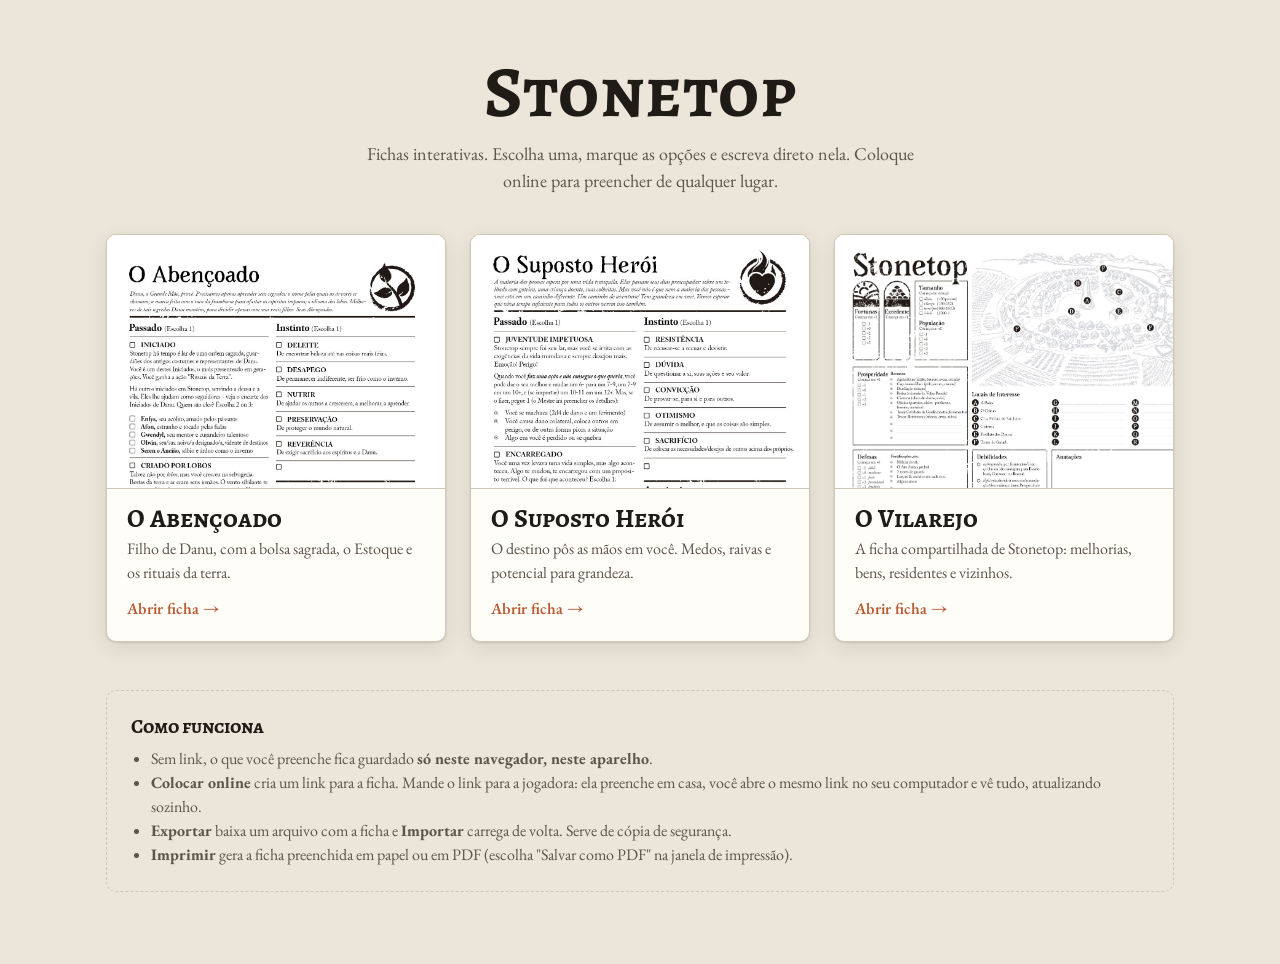
==== index.html @ 60180b50 "y" ====
<!doctype html>
<html lang="pt-BR">
<head>
<script>try{var t=localStorage.getItem('stonetop:tema');if(t)document.documentElement.dataset.theme=t}catch(e){}</script>
<meta charset="utf-8">
<meta name="viewport" content="width=device-width, initial-scale=1">
<title>Fichas de Stonetop</title>
<meta name="description" content="Fichas interativas de Stonetop: O Abençoado, O Suposto Herói e O Vilarejo.">
<link rel="preconnect" href="https://fonts.googleapis.com"><link rel="preconnect" href="https://fonts.gstatic.com" crossorigin>
<link href="https://fonts.googleapis.com/css2?family=Alegreya+SC:wght@500;700&family=Caveat:wght@500&family=EB+Garamond:wght@400;500;600&display=swap" rel="stylesheet">
<link rel="stylesheet" href="assets/estilo.css">
</head>
<body>
<div class="capa">
  <header>
    <h1>Stonetop</h1>
    <p class="sub">Fichas interativas. Escolha uma, marque as opções e escreva direto nela. Coloque online para preencher de qualquer lugar.</p>
  </header>
  <div class="grade">
    <a class="cartao" href="abencoado.html">
      <div class="miniatura" style="background-image:url('img/abencoado-1.jpg');background-position:100% 0;background-size:200% auto"></div>
      <div class="corpo">
        <h2>O Abençoado</h2>
        <p>Filho de Danu, com a bolsa sagrada, o Estoque e os rituais da terra.</p>
        <span class="ir">Abrir ficha &rarr;</span>
      </div>
    </a>
    <a class="cartao" href="suposto-heroi.html">
      <div class="miniatura" style="background-image:url('img/suposto-heroi-1.jpg');background-position:100% 0;background-size:200% auto"></div>
      <div class="corpo">
        <h2>O Suposto Herói</h2>
        <p>O destino pôs as mãos em você. Medos, raivas e potencial para grandeza.</p>
        <span class="ir">Abrir ficha &rarr;</span>
      </div>
    </a>
    <a class="cartao" href="vilarejo.html">
      <div class="miniatura" style="background-image:url('img/vilarejo-1.jpg');background-position:0 0;background-size:115% auto"></div>
      <div class="corpo">
        <h2>O Vilarejo</h2>
        <p>A ficha compartilhada de Stonetop: melhorias, bens, residentes e vizinhos.</p>
        <span class="ir">Abrir ficha &rarr;</span>
      </div>
    </a>
  </div>
  <section class="recentes" id="recentes" hidden>
    <h3>Fichas online abertas neste navegador</h3>
    <ul id="lista-recentes"></ul>
  </section>
  <section class="como">
    <h3>Como funciona</h3>
    <ul>
      <li>Sem link, o que você preenche fica guardado <strong>só neste navegador, neste aparelho</strong>.</li>
      <li><strong>Colocar online</strong> cria um link para a ficha. Mande o link para a jogadora: ela preenche em casa, você abre o mesmo link no seu computador e vê tudo, atualizando sozinho.</li>
      <li><strong>Exportar</strong> baixa um arquivo com a ficha e <strong>Importar</strong> carrega de volta. Serve de cópia de segurança.</li>
      <li><strong>Imprimir</strong> gera a ficha preenchida em papel ou em PDF (escolha "Salvar como PDF" na janela de impressão).</li>
    </ul>
  </section>
</div>
<script>
(function () {
  var lista = [];
  try { lista = JSON.parse(localStorage.getItem('stonetop:recentes') || '[]'); } catch (e) {}
  if (!lista.length) return;
  var ul = document.getElementById('lista-recentes');
  lista.forEach(function (x) {
    var li = document.createElement('li');
    var a = document.createElement('a');
    a.href = x.tipo + '.html#c=' + encodeURIComponent(x.c);
    a.textContent = (x.nome || 'Sem nome') + ' · ' + x.titulo;
    var s = document.createElement('span');
    s.textContent = new Date(x.em).toLocaleDateString('pt-BR');
    li.appendChild(a); li.appendChild(s); ul.appendChild(li);
  });
  document.getElementById('recentes').hidden = false;
})();
</script>
</body>
</html>
---- assets/estilo.css ----
:root {
  --fundo: #ece6da;
  --papel: #fffdf8;
  --tinta: #1f1b16;
  --tinta-suave: #5d544a;
  --borda: #cfc5b4;
  --barra: #2a241d;
  --barra-texto: #f4ede1;
  --destaque: #8a3b1c;
  --destaque-claro: #b85a32;
  --marca: #1b2a5c;          /* cor da "caneta" nos campos */
  --foco: rgba(184, 90, 50, .18);
  --sombra: 0 1px 2px rgba(40, 30, 20, .12), 0 6px 20px rgba(40, 30, 20, .10);
}
@media (prefers-color-scheme: dark) {
  :root:not([data-theme="light"]) {
    --fundo: #1a1714;
    --tinta: #efe7da;
    --tinta-suave: #b4a998;
    --borda: #3d362e;
    --barra: #0f0d0b;
    --papel: #26211c;
    --destaque-claro: #d9855c;
  }
}
:root[data-theme="dark"] {
  --fundo: #1a1714; --tinta: #efe7da; --tinta-suave: #b4a998; --borda: #3d362e;
  --barra: #0f0d0b; --papel: #26211c; --destaque-claro: #d9855c;
}

* { box-sizing: border-box; }
html { -webkit-text-size-adjust: 100%; }
body {
  margin: 0;
  background: var(--fundo);
  color: var(--tinta);
  font: 16px/1.5 "EB Garamond", Georgia, "Times New Roman", serif;
}
a { color: inherit; }

/* ---------- barra da ficha */
.barra {
  position: sticky; top: 0; z-index: 10;
  display: flex; flex-wrap: wrap; align-items: center; gap: 8px 16px;
  padding: 10px 16px;
  background: var(--barra); color: var(--barra-texto);
  box-shadow: 0 2px 10px rgba(0, 0, 0, .25);
}
.barra .voltar { text-decoration: none; opacity: .8; font-size: 15px; white-space: nowrap; }
.barra .voltar:hover { opacity: 1; }
.barra h1 {
  margin: 0; font: 600 22px/1.1 "Alegreya SC", "EB Garamond", Georgia, serif; letter-spacing: .02em;
}
.barra .status { font-size: 13px; opacity: .65; font-style: italic; flex: 1 1 180px; }
.acoes { display: flex; flex-wrap: wrap; gap: 6px; }
.btn {
  appearance: none; border: 1px solid rgba(244, 237, 225, .25); background: transparent; color: inherit;
  font: 500 14px/1 "EB Garamond", Georgia, serif; padding: 8px 12px; border-radius: 6px; cursor: pointer;
}
.btn:hover { background: rgba(244, 237, 225, .1); }
.btn.perigo:hover { background: rgba(200, 70, 40, .35); border-color: rgba(200, 70, 40, .6); }
.btn:focus-visible { outline: 2px solid var(--destaque-claro); outline-offset: 2px; }

/* ---------- folhas */
#folhas {
  display: flex; flex-direction: column; align-items: center; gap: 24px;
  padding: 24px 16px 64px;
}
.pagina {
  position: relative;
  width: min(100%, 1400px);
  container-type: inline-size;
  background: #fff;
  box-shadow: var(--sombra);
  border-radius: 2px;
  overflow: hidden;
}
.pagina > img { position: absolute; inset: 0; width: 100%; height: 100%; display: block; user-select: none; -webkit-user-drag: none; }

.pagina .texto, .pagina .caixa { position: absolute; margin: 0; }

.texto {
  border: 0; padding: 0 .3cqw; background: transparent; color: var(--marca);
  font-family: "Caveat", "Segoe Print", "Bradley Hand", cursive;
  line-height: 1.15; border-radius: 2px;
  transition: background-color .15s;
}
.texto.centro { text-align: center; }
textarea.texto { resize: none; overflow: auto; padding-top: .2cqw; scrollbar-width: thin; }
.texto:hover { background: rgba(27, 42, 92, .05); }
.texto:focus { outline: none; background: var(--foco); }

.caixa {
  border: 0; padding: 0; background: transparent; cursor: pointer; border-radius: 3px;
  display: grid; place-items: center;
}
.caixa:hover { background: rgba(184, 90, 50, .15); }
.caixa:focus-visible { outline: 2px solid var(--destaque-claro); outline-offset: 1px; }
.caixa.bolinha { border-radius: 50%; }
.caixa::after { content: ""; opacity: 0; transform: scale(.4); transition: opacity .12s, transform .12s; }
.caixa[aria-checked="true"]::after { opacity: 1; transform: scale(1); }
.caixa.quadrado::after {
  width: 78%; height: 78%;
  background: var(--marca);
  -webkit-mask: url("data:image/svg+xml,%3Csvg xmlns='http://www.w3.org/2000/svg' viewBox='0 0 20 20'%3E%3Cpath d='M3 10.5l4.2 4.3L17 4.5' fill='none' stroke='black' stroke-width='3.2' stroke-linecap='round' stroke-linejoin='round'/%3E%3C/svg%3E") center/contain no-repeat;
          mask: url("data:image/svg+xml,%3Csvg xmlns='http://www.w3.org/2000/svg' viewBox='0 0 20 20'%3E%3Cpath d='M3 10.5l4.2 4.3L17 4.5' fill='none' stroke='black' stroke-width='3.2' stroke-linecap='round' stroke-linejoin='round'/%3E%3C/svg%3E") center/contain no-repeat;
}
.caixa.bolinha::after { width: 62%; height: 62%; border-radius: 50%; background: var(--marca); }

.btn.destaque { background: var(--destaque); border-color: var(--destaque); }
.btn.destaque:hover { background: var(--destaque-claro); border-color: var(--destaque-claro); }
.modo-online .barra .status::before {
  content: ""; display: inline-block; width: 8px; height: 8px; margin-right: 6px; border-radius: 50%;
  background: #6fbf73; vertical-align: 1px;
}

/* ---------- janela do link online */
.dialogo {
  width: min(520px, calc(100vw - 32px)); padding: 24px; border: 1px solid var(--borda); border-radius: 12px;
  background: var(--papel); color: var(--tinta); box-shadow: 0 20px 60px rgba(0, 0, 0, .35);
}
.dialogo::backdrop { background: rgba(20, 15, 10, .55); }
.dialogo h2 { margin: 0 0 8px; font: 700 26px/1.1 "Alegreya SC", Georgia, serif; }
.dialogo p { margin: 0 0 16px; }
.dialogo .aviso { font-size: 14px; color: var(--tinta-suave); font-style: italic; }
.linha-link { display: flex; gap: 8px; margin-bottom: 12px; }
.linha-link input {
  flex: 1; min-width: 0; padding: 10px 12px; border: 1px solid var(--borda); border-radius: 6px;
  background: var(--fundo); color: var(--tinta); font: 14px/1.2 ui-monospace, "Cascadia Mono", Consolas, monospace;
}
.btn-claro, .btn-texto {
  appearance: none; font: 600 15px/1 "EB Garamond", Georgia, serif; padding: 10px 16px; border-radius: 6px; cursor: pointer;
}
.btn-claro { border: 1px solid var(--destaque); background: var(--destaque); color: #fff; }
.btn-claro:hover { background: var(--destaque-claro); border-color: var(--destaque-claro); }
.btn-texto { border: 0; background: transparent; color: var(--tinta-suave); padding-left: 0; text-decoration: underline; }
.rodape-dialogo { display: flex; justify-content: space-between; align-items: center; gap: 12px; flex-wrap: wrap; margin-top: 8px; }

/* ---------- lista de fichas online na página inicial */
.recentes { margin-top: 40px; }
.recentes h3 { margin: 0 0 12px; font: 700 20px/1.2 "Alegreya SC", Georgia, serif; }
.recentes ul { list-style: none; margin: 0; padding: 0; border: 1px solid var(--borda); border-radius: 10px; background: var(--papel); overflow: hidden; }
.recentes li { display: flex; justify-content: space-between; gap: 16px; padding: 12px 16px; border-top: 1px solid var(--borda); }
.recentes li:first-child { border-top: 0; }
.recentes a { color: var(--destaque-claro); font-weight: 600; text-decoration: none; }
.recentes a:hover { text-decoration: underline; }
.recentes span { color: var(--tinta-suave); font-size: 14px; white-space: nowrap; }

.dica {
  max-width: 1400px; margin: 0 auto; padding: 0 16px; color: var(--tinta-suave); font-size: 15px; text-align: center;
}

/* ---------- página inicial */
.capa { max-width: 1100px; margin: 0 auto; padding: 56px 16px 72px; }
.capa header { text-align: center; margin-bottom: 40px; }
.capa h1 { margin: 0; font: 700 clamp(40px, 8vw, 72px)/1 "Alegreya SC", Georgia, serif; letter-spacing: .01em; }
.capa .sub { margin: 12px auto 0; max-width: 560px; color: var(--tinta-suave); font-size: 18px; }
.grade { display: grid; grid-template-columns: repeat(auto-fit, minmax(260px, 1fr)); gap: 24px; }
.cartao {
  display: flex; flex-direction: column; text-decoration: none; background: var(--papel);
  border: 1px solid var(--borda); border-radius: 10px; overflow: hidden; box-shadow: var(--sombra);
  transition: transform .2s, box-shadow .2s;
}
.cartao:hover { transform: translateY(-3px); box-shadow: 0 2px 4px rgba(40,30,20,.14), 0 14px 32px rgba(40,30,20,.16); }
.cartao:focus-visible { outline: 3px solid var(--destaque-claro); outline-offset: 3px; }
.cartao .miniatura { aspect-ratio: 4 / 3; background: #fff center top / cover no-repeat; border-bottom: 1px solid var(--borda); }
.cartao .corpo { padding: 16px 20px 20px; }
.cartao h2 { margin: 0 0 4px; font: 700 26px/1.1 "Alegreya SC", Georgia, serif; }
.cartao p { margin: 0; color: var(--tinta-suave); font-size: 16px; }
.cartao .ir { display: inline-block; margin-top: 12px; color: var(--destaque-claro); font-weight: 600; }
.como { margin-top: 48px; padding: 24px; border: 1px dashed var(--borda); border-radius: 10px; color: var(--tinta-suave); }
.como h3 { margin: 0 0 8px; color: var(--tinta); font: 700 20px/1.2 "Alegreya SC", Georgia, serif; }
.como ul { margin: 0; padding-left: 20px; }

/* ---------- impressão: só as folhas, uma por página */
@page { size: letter landscape; margin: 0; }
@media print {
  body { background: #fff; }
  .barra, .dica { display: none !important; }
  #folhas { padding: 0; gap: 0; }
  .pagina { width: 100%; box-shadow: none; border-radius: 0; break-after: page; }
  .pagina:last-child { break-after: auto; }
  .texto, .caixa { background: transparent !important; }
  .texto { overflow: hidden; }
}
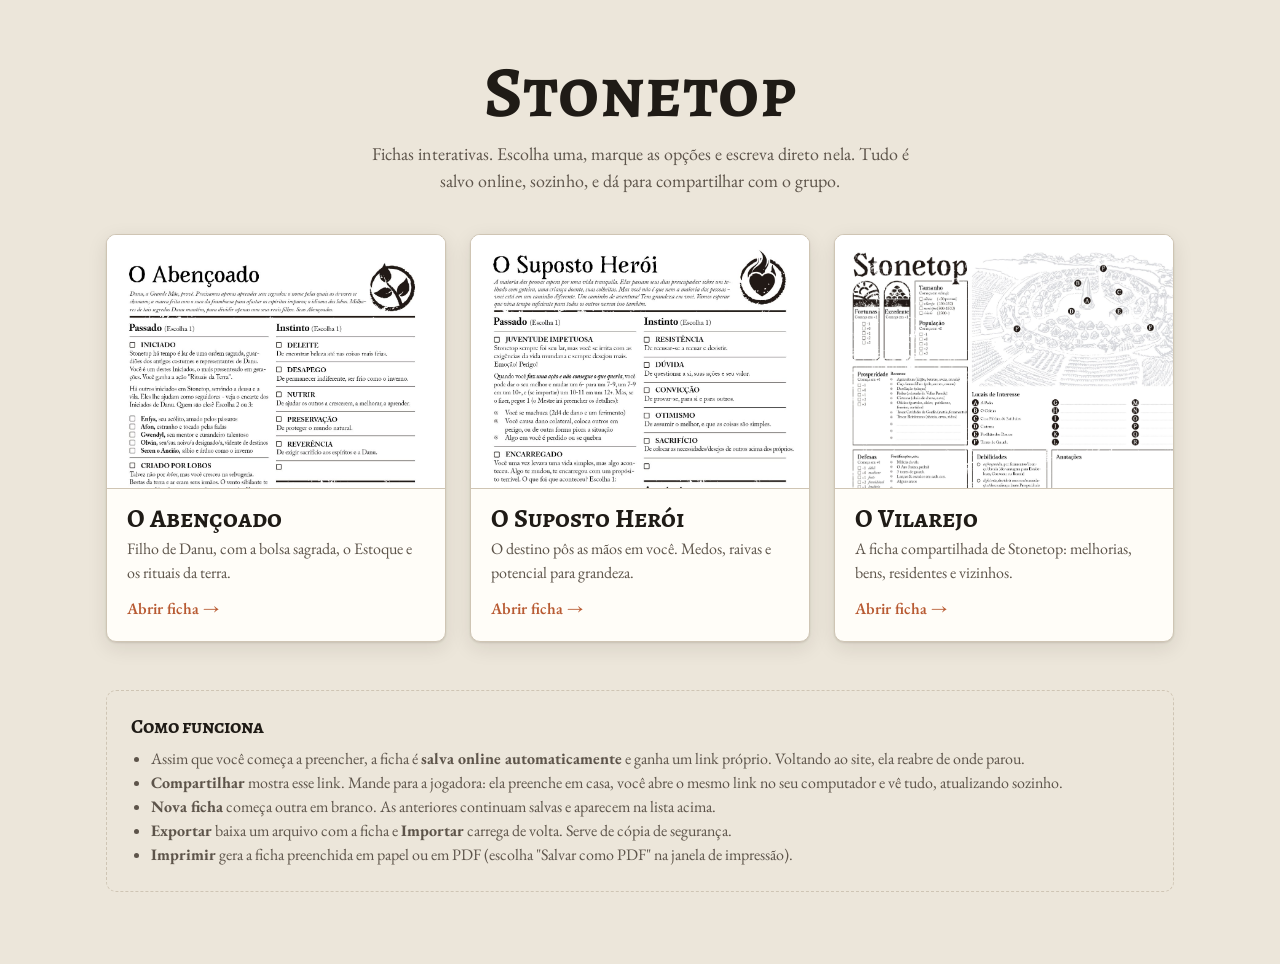
==== commit ca6a71c3: "db" ====
--- a/index.html
+++ b/index.html
@@ -14,7 +14,7 @@
 <div class="capa">
   <header>
     <h1>Stonetop</h1>
-    <p class="sub">Fichas interativas. Escolha uma, marque as opções e escreva direto nela. Coloque online para preencher de qualquer lugar.</p>
+    <p class="sub">Fichas interativas. Escolha uma, marque as opções e escreva direto nela. Tudo é salvo online, sozinho, e dá para compartilhar com o grupo.</p>
   </header>
   <div class="grade">
     <a class="cartao" href="abencoado.html">
@@ -49,8 +49,9 @@
   <section class="como">
     <h3>Como funciona</h3>
     <ul>
-      <li>Sem link, o que você preenche fica guardado <strong>só neste navegador, neste aparelho</strong>.</li>
-      <li><strong>Colocar online</strong> cria um link para a ficha. Mande o link para a jogadora: ela preenche em casa, você abre o mesmo link no seu computador e vê tudo, atualizando sozinho.</li>
+      <li>Assim que você começa a preencher, a ficha é <strong>salva online automaticamente</strong> e ganha um link próprio. Voltando ao site, ela reabre de onde parou.</li>
+      <li><strong>Compartilhar</strong> mostra esse link. Mande para a jogadora: ela preenche em casa, você abre o mesmo link no seu computador e vê tudo, atualizando sozinho.</li>
+      <li><strong>Nova ficha</strong> começa outra em branco. As anteriores continuam salvas e aparecem na lista acima.</li>
       <li><strong>Exportar</strong> baixa um arquivo com a ficha e <strong>Importar</strong> carrega de volta. Serve de cópia de segurança.</li>
       <li><strong>Imprimir</strong> gera a ficha preenchida em papel ou em PDF (escolha "Salvar como PDF" na janela de impressão).</li>
     </ul>
--- a/assets/estilo.css
+++ b/assets/estilo.css
@@ -109,7 +109,10 @@
 
 .btn.destaque { background: var(--destaque); border-color: var(--destaque); }
 .btn.destaque:hover { background: var(--destaque-claro); border-color: var(--destaque-claro); }
-.modo-online .barra .status::before {
+.barra .status[data-tipo="alerta"] { opacity: 1; color: #f0b86a; font-style: normal; }
+.barra .status[data-tipo="alerta"]::before { content: "⚠ "; }
+.rodape-dialogo.fim { justify-content: flex-end; }
+.modo-online .barra .status[data-tipo="ok"]::before {
   content: ""; display: inline-block; width: 8px; height: 8px; margin-right: 6px; border-radius: 50%;
   background: #6fbf73; vertical-align: 1px;
 }
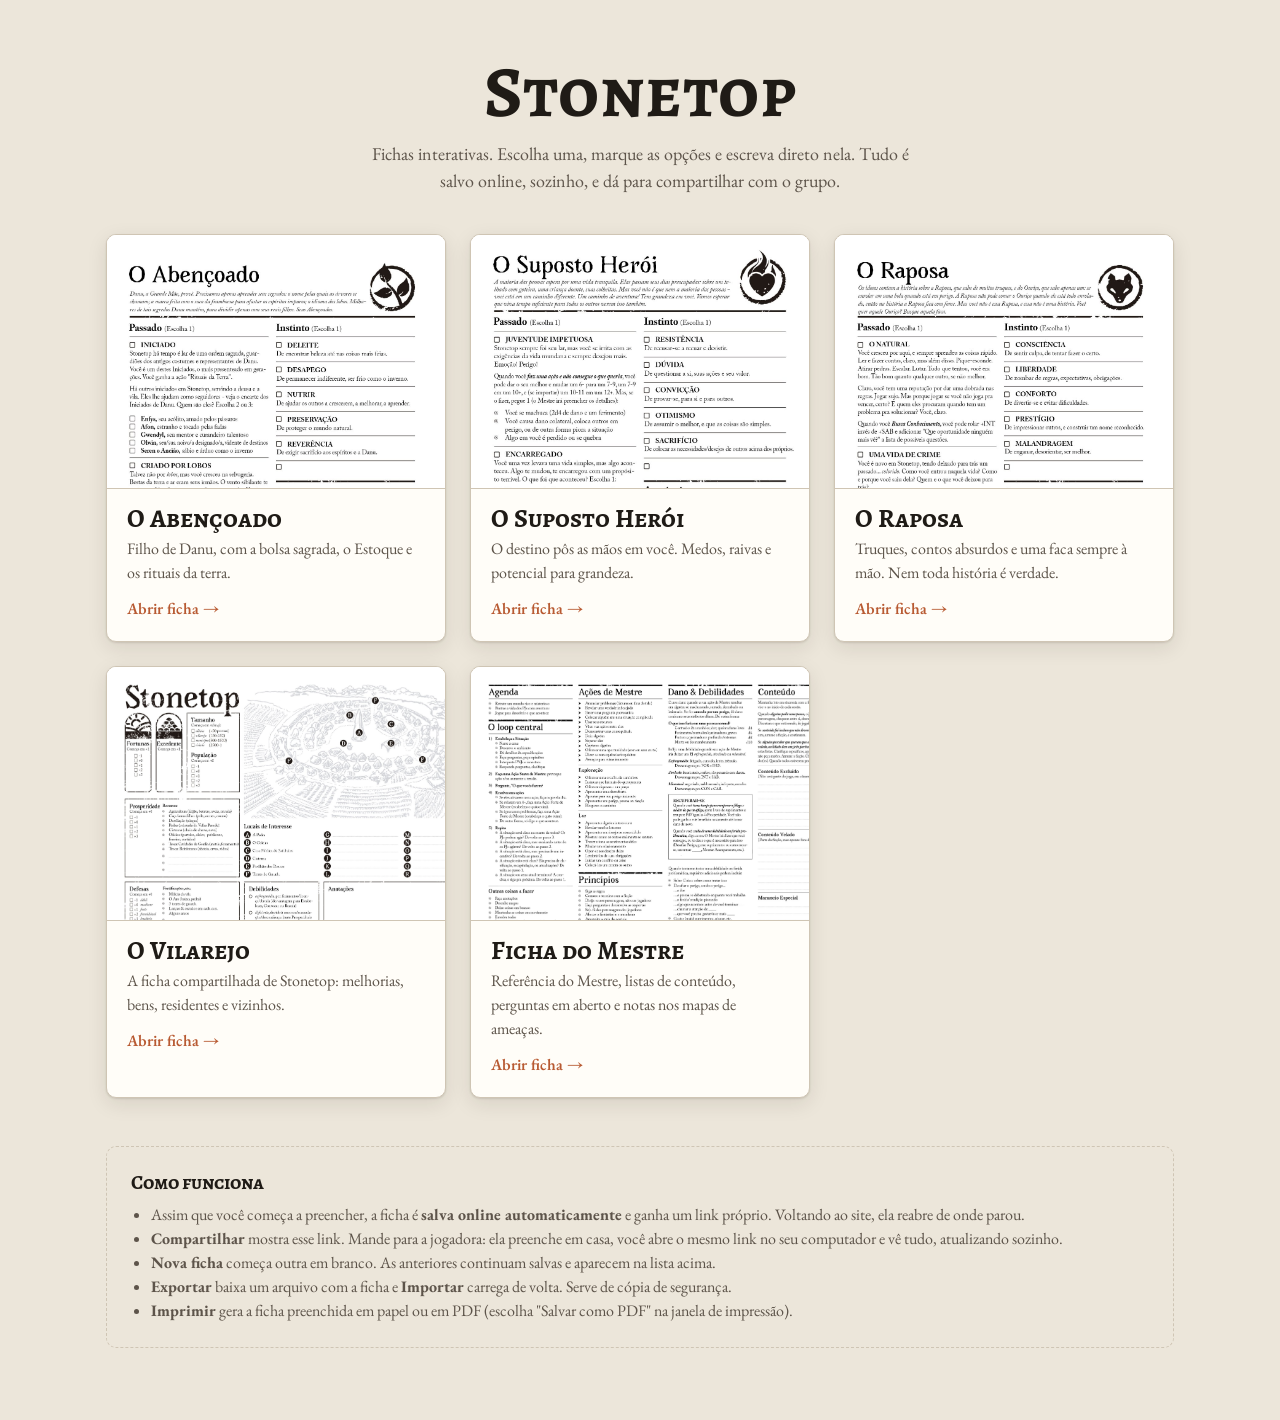
==== commit b2b54345: "adicionei fichas" ====
--- a/index.html
+++ b/index.html
@@ -33,11 +33,27 @@
         <span class="ir">Abrir ficha &rarr;</span>
       </div>
     </a>
+    <a class="cartao" href="raposa.html">
+      <div class="miniatura" style="background-image:url('img/raposa-1.jpg');background-position:100% 0;background-size:200% auto"></div>
+      <div class="corpo">
+        <h2>O Raposa</h2>
+        <p>Truques, contos absurdos e uma faca sempre à mão. Nem toda história é verdade.</p>
+        <span class="ir">Abrir ficha &rarr;</span>
+      </div>
+    </a>
     <a class="cartao" href="vilarejo.html">
       <div class="miniatura" style="background-image:url('img/vilarejo-1.jpg');background-position:0 0;background-size:115% auto"></div>
       <div class="corpo">
         <h2>O Vilarejo</h2>
         <p>A ficha compartilhada de Stonetop: melhorias, bens, residentes e vizinhos.</p>
+        <span class="ir">Abrir ficha &rarr;</span>
+      </div>
+    </a>
+    <a class="cartao" href="mestre.html">
+      <div class="miniatura" style="background-image:url('img/mestre-1.jpg');background-position:0 0;background-size:115% auto"></div>
+      <div class="corpo">
+        <h2>Ficha do Mestre</h2>
+        <p>Referência do Mestre, listas de conteúdo, perguntas em aberto e notas nos mapas de ameaças.</p>
         <span class="ir">Abrir ficha &rarr;</span>
       </div>
     </a>
@@ -67,7 +83,7 @@
     var li = document.createElement('li');
     var a = document.createElement('a');
     a.href = x.tipo + '.html#c=' + encodeURIComponent(x.c);
-    a.textContent = (x.nome || 'Sem nome') + ' · ' + x.titulo;
+    a.textContent = x.nome ? x.nome + ' · ' + x.titulo : x.titulo;
     var s = document.createElement('span');
     s.textContent = new Date(x.em).toLocaleDateString('pt-BR');
     li.appendChild(a); li.appendChild(s); ul.appendChild(li);
--- a/assets/estilo.css
+++ b/assets/estilo.css
@@ -149,6 +149,37 @@
 .recentes a:hover { text-decoration: underline; }
 .recentes span { color: var(--tinta-suave); font-size: 14px; white-space: nowrap; }
 
+/* ---------- notas livres nos mapas */
+.nova-nota {
+  position: absolute; top: 1.2cqw; right: 1.6cqw; z-index: 3;
+  appearance: none; border: 1px solid var(--destaque); background: var(--destaque); color: #fff;
+  font: 600 max(13px, 1.1cqw)/1 "EB Garamond", Georgia, serif; padding: .6cqw 1cqw; border-radius: 6px; cursor: pointer;
+  box-shadow: 0 2px 6px rgba(0, 0, 0, .2);
+}
+.nova-nota:hover { background: var(--destaque-claro); }
+.nota {
+  position: absolute; z-index: 2; display: flex; flex-direction: column;
+  background: #fbf3d5; border: 1px solid #d8c68c; border-radius: 4px;
+  box-shadow: 0 2px 8px rgba(60, 45, 10, .25);
+}
+.nota-barra {
+  height: max(14px, 1.3cqw); cursor: grab; touch-action: none;
+  background: repeating-linear-gradient(90deg, #e8d9a2 0 2px, transparent 2px 5px);
+  border-bottom: 1px solid #e3d397; display: flex; justify-content: flex-end; align-items: center;
+}
+.nota-barra:active { cursor: grabbing; }
+.nota-apagar {
+  appearance: none; border: 0; background: transparent; color: #7a6a3a; cursor: pointer;
+  font: 700 max(14px, 1.3cqw)/1 Georgia, serif; padding: 0 .4cqw;
+}
+.nota-apagar:hover { color: var(--destaque); }
+.nota textarea {
+  border: 0; background: transparent; resize: none; color: var(--marca);
+  font: 500 1.35cqw/1.2 "Caveat", "Segoe Print", cursive; padding: .3cqw .5cqw;
+  min-height: 4.2cqw; field-sizing: content; max-height: 20cqw; overflow: auto;
+}
+.nota textarea:focus { outline: none; background: rgba(184, 90, 50, .08); }
+
 .dica {
   max-width: 1400px; margin: 0 auto; padding: 0 16px; color: var(--tinta-suave); font-size: 15px; text-align: center;
 }
@@ -184,5 +215,7 @@
   .pagina { width: 100%; box-shadow: none; border-radius: 0; break-after: page; }
   .pagina:last-child { break-after: auto; }
   .texto, .caixa { background: transparent !important; }
+  .nova-nota, .nota-apagar { display: none !important; }
+  .nota { box-shadow: none; }
   .texto { overflow: hidden; }
 }
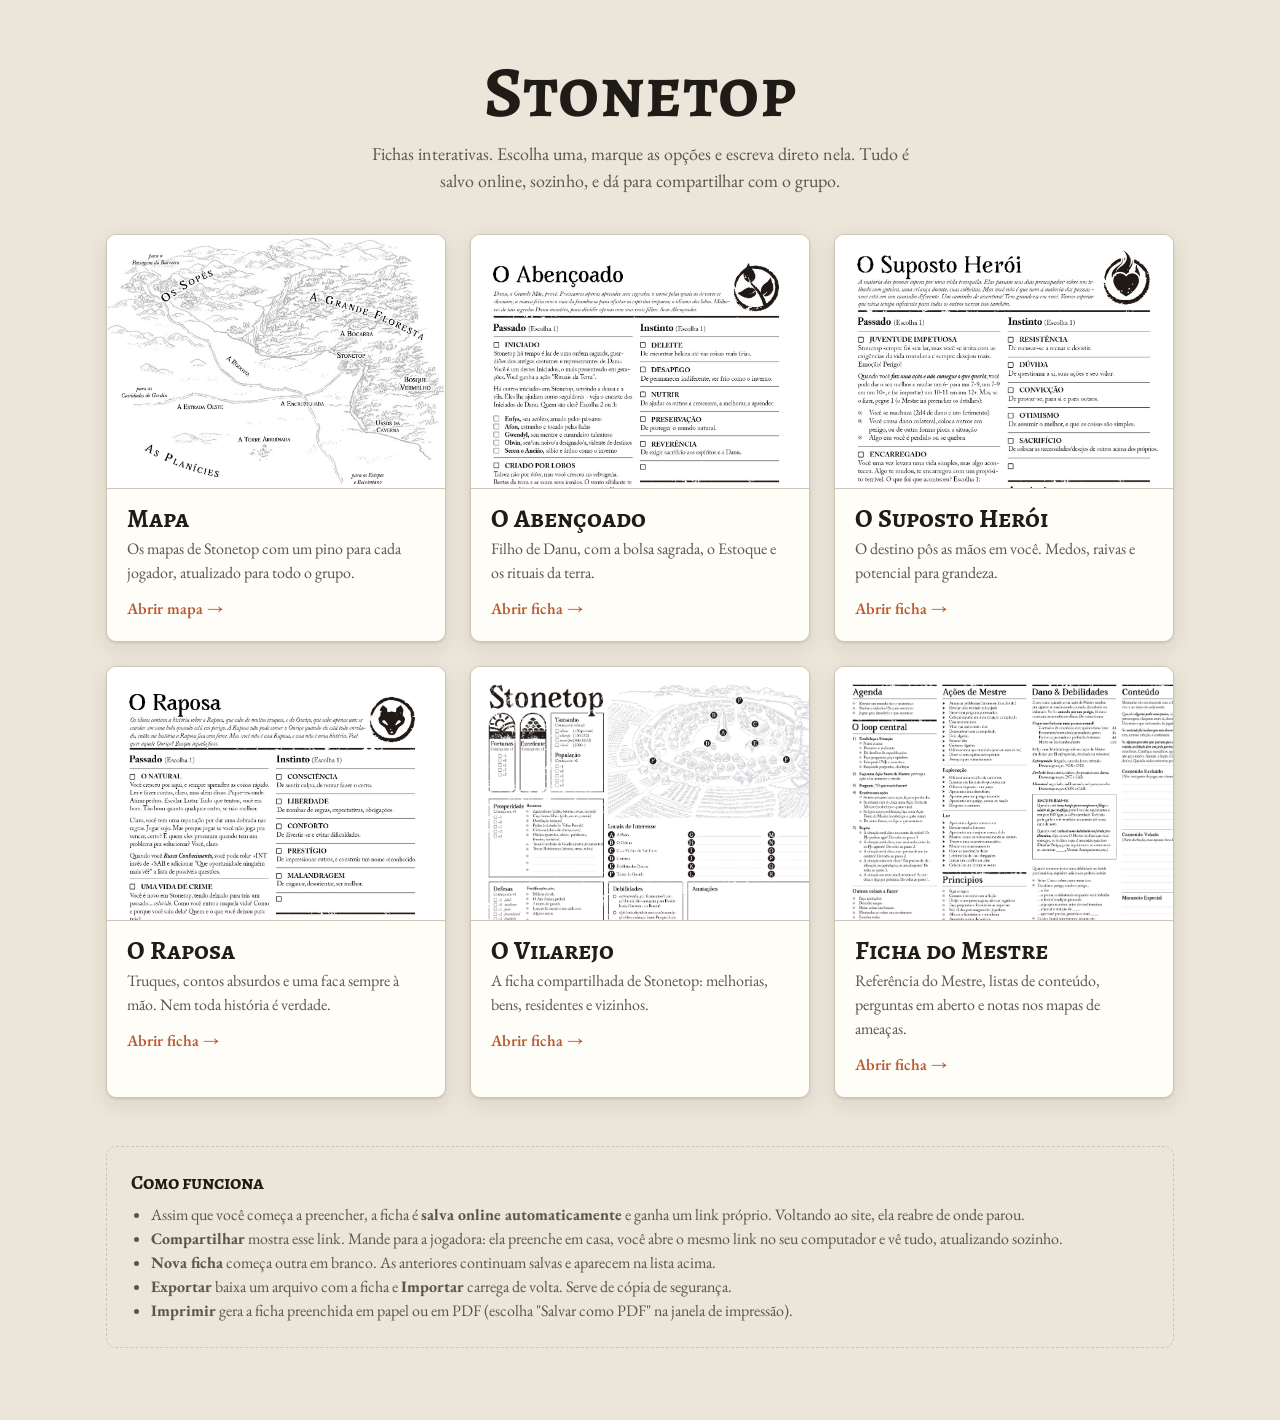
==== commit 59415351: "mapa interativo" ====
--- a/index.html
+++ b/index.html
@@ -17,6 +17,14 @@
     <p class="sub">Fichas interativas. Escolha uma, marque as opções e escreva direto nela. Tudo é salvo online, sozinho, e dá para compartilhar com o grupo.</p>
   </header>
   <div class="grade">
+    <a class="cartao" href="mapa.html">
+      <div class="miniatura" style="background-image:url('img/mapa-arredores.jpg');background-position:55% 45%;background-size:cover"></div>
+      <div class="corpo">
+        <h2>Mapa</h2>
+        <p>Os mapas de Stonetop com um pino para cada jogador, atualizado para todo o grupo.</p>
+        <span class="ir">Abrir mapa &rarr;</span>
+      </div>
+    </a>
     <a class="cartao" href="abencoado.html">
       <div class="miniatura" style="background-image:url('img/abencoado-1.jpg');background-position:100% 0;background-size:200% auto"></div>
       <div class="corpo">
--- a/assets/estilo.css
+++ b/assets/estilo.css
@@ -149,6 +149,81 @@
 .recentes a:hover { text-decoration: underline; }
 .recentes span { color: var(--tinta-suave); font-size: 14px; white-space: nowrap; }
 
+/* ---------- página do mapa */
+.pagina-mapa { height: 100dvh; display: flex; flex-direction: column; overflow: hidden; }
+.pagina-mapa .barra { position: relative; flex: none; }
+.area-mapa {
+  flex: 1; min-height: 0; display: grid; grid-template-columns: 1fr 300px; grid-template-rows: auto 1fr;
+}
+.abas-mapa { grid-column: 1; display: flex; gap: 4px; padding: 8px 12px 0; background: var(--fundo); }
+.aba-mapa {
+  appearance: none; border: 1px solid var(--borda); border-bottom: 0; border-radius: 8px 8px 0 0;
+  background: transparent; color: var(--tinta-suave); cursor: pointer;
+  font: 600 16px/1 "Alegreya SC", Georgia, serif; padding: 10px 16px;
+}
+.aba-mapa[aria-selected="true"] { background: #fff; color: #1f1b16; border-color: #fff; }
+.aba-mapa:focus-visible { outline: 2px solid var(--destaque-claro); outline-offset: -2px; }
+#mapa { grid-column: 1; grid-row: 2; background: #fff; min-height: 0; }
+.leaflet-container { font: 14px/1.4 "EB Garamond", Georgia, serif; background: #fff; }
+
+.painel {
+  grid-column: 2; grid-row: 1 / span 2; overflow: auto; padding: 16px;
+  background: var(--papel); border-left: 1px solid var(--borda);
+}
+.painel h2 { margin: 0 0 12px; font: 700 22px/1.1 "Alegreya SC", Georgia, serif; }
+.jogadores { list-style: none; margin: 0 0 20px; padding: 0; }
+.jogadores li { display: flex; align-items: center; gap: 4px; border-bottom: 1px solid var(--borda); }
+.jogadores li.vazio { color: var(--tinta-suave); font-style: italic; padding: 8px 0; border: 0; }
+.jog-nome {
+  flex: 1; min-width: 0; display: flex; align-items: center; gap: 8px; text-align: left;
+  appearance: none; border: 0; background: transparent; color: var(--tinta); cursor: pointer;
+  font: 500 17px/1.2 "EB Garamond", Georgia, serif; padding: 10px 0;
+}
+.jog-nome .txt { overflow: hidden; text-overflow: ellipsis; white-space: nowrap; }
+.jog-nome small { color: var(--tinta-suave); font-size: 13px; margin-left: auto; white-space: nowrap; }
+.jog-nome:hover .txt { text-decoration: underline; }
+.bolinha-cor { flex: none; width: 14px; height: 14px; border-radius: 50%; box-shadow: 0 0 0 2px rgba(255,255,255,.7); }
+.jog-acoes { display: flex; gap: 2px; }
+.jog-acoes button {
+  appearance: none; border: 1px solid transparent; background: transparent; color: var(--tinta-suave); cursor: pointer;
+  font: 600 14px/1 "EB Garamond", Georgia, serif; padding: 6px 7px; border-radius: 5px;
+}
+.jog-acoes button:hover { border-color: var(--borda); color: var(--tinta); }
+.novo-jogador { display: grid; gap: 10px; }
+.novo-jogador label { font-weight: 600; }
+.novo-jogador input {
+  padding: 10px 12px; border: 1px solid var(--borda); border-radius: 6px; background: var(--fundo); color: var(--tinta);
+  font: 16px/1.2 "EB Garamond", Georgia, serif;
+}
+.novo-jogador input:focus { outline: 2px solid var(--destaque-claro); outline-offset: 0; }
+.cores { display: flex; flex-wrap: wrap; gap: 8px; }
+.cor { width: 28px; height: 28px; border-radius: 50%; border: 2px solid transparent; cursor: pointer; padding: 0; }
+.cor[aria-pressed="true"] { border-color: var(--tinta); box-shadow: 0 0 0 2px var(--papel) inset; }
+.dica-mapa { margin: 16px 0 0; color: var(--tinta-suave); font-size: 14px; }
+
+/* pino do jogador */
+.pino { background: none; border: 0; }
+.pino-corpo {
+  position: absolute; left: 4px; top: 0; width: 32px; height: 32px; border-radius: 50% 50% 50% 0;
+  transform: rotate(-45deg); background: var(--cor); border: 2px solid #fff;
+  box-shadow: 0 3px 8px rgba(0, 0, 0, .4); display: grid; place-items: center; cursor: grab;
+}
+.pino-corpo span { transform: rotate(45deg); color: #fff; font: 700 16px/1 "Alegreya SC", Georgia, serif; }
+.pino-nome {
+  position: absolute; top: 40px; left: 50%; transform: translateX(-50%); white-space: nowrap;
+  background: rgba(255, 253, 248, .92); color: #1f1b16; border: 1px solid rgba(0,0,0,.15); border-radius: 4px;
+  padding: 1px 6px; font: 600 13px/1.3 "EB Garamond", Georgia, serif; pointer-events: none;
+}
+.leaflet-marker-dragging .pino-corpo, .leaflet-dragging .pino-corpo { cursor: grabbing; }
+
+@media (max-width: 800px) {
+  .pagina-mapa { height: auto; overflow: visible; }
+  .area-mapa { display: flex; flex-direction: column; }
+  .abas-mapa { overflow-x: auto; }
+  #mapa { height: 62dvh; flex: none; }
+  .painel { border-left: 0; border-top: 1px solid var(--borda); }
+}
+
 /* ---------- notas livres nos mapas */
 .nova-nota {
   position: absolute; top: 1.2cqw; right: 1.6cqw; z-index: 3;
